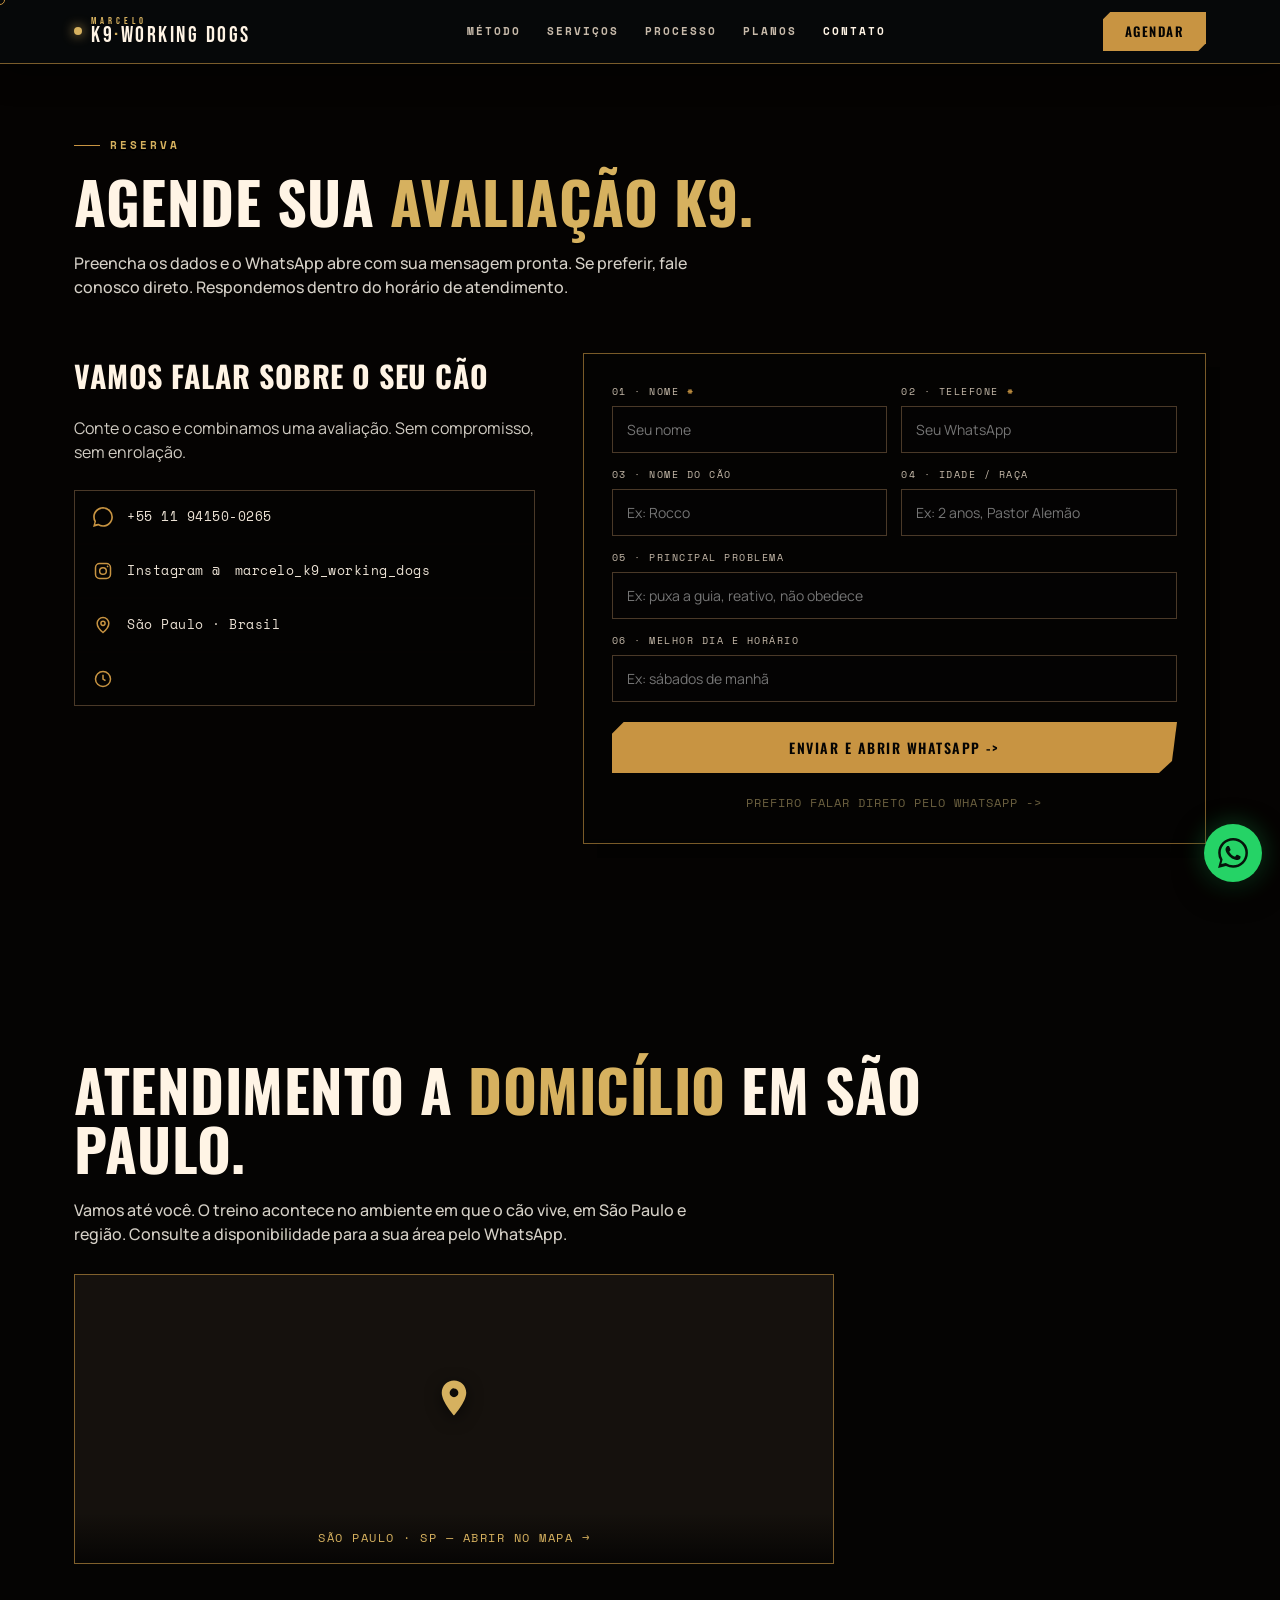
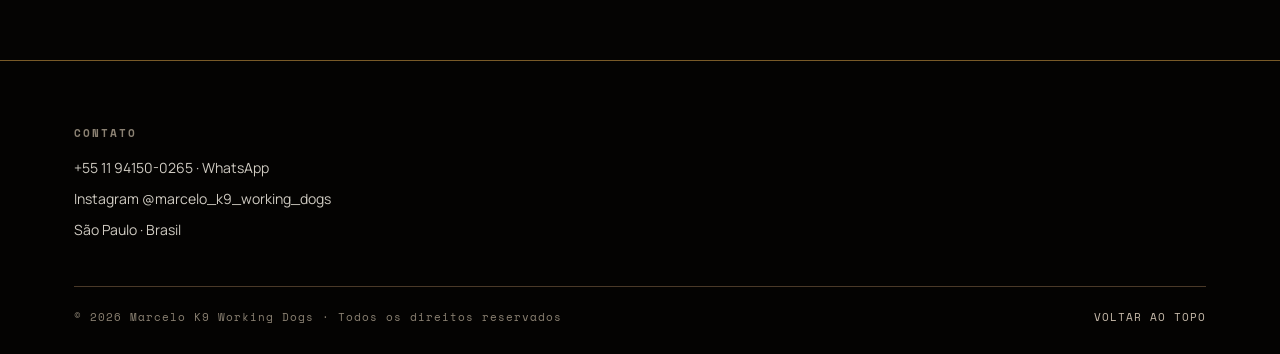
==== contato.html @ 0026c58d "Atualiza serviços e planos" ====
﻿<!DOCTYPE html>
<html lang="pt-BR" class="no-js">
<head>
<meta charset="UTF-8">
<meta name="viewport" content="width=device-width, initial-scale=1.0">
<title>Contato / Avaliação - Marcelo K9 Working Dogs</title>
<meta name="description" content="Agende sua avaliação K9. Preencha o formulário e o WhatsApp abre com sua mensagem pronta, ou fale conosco direto.">
<meta name="theme-color" content="#080A0C">
<link rel="icon" type="image/svg+xml" href="assets/img/favicon.svg">
<link rel="stylesheet" href="styles.css?v=20260629-26">
</head>
<body>

<nav class="nav" id="js-nav">
  <div class="wrap">
    <a href="index.html" class="nav-logo" data-cursor="início"><span class="dot"></span><span class="logo-words"><small class="logo-marcelo">MARCELO</small><span class="logo-name">K9<b>·</b>WORKING DOGS</span></span></a>
    <div class="nav-links">
      <a href="metodo.html">Método</a>
      <a href="servicos.html">Serviços</a>
      <a href="processo.html">Processo</a>
      <a href="planos.html">Planos</a>
      <a href="contato.html" class="active">Contato</a>
    </div>
    <a href="contato.html" class="nav-cta" data-cursor="agendar">Agendar</a>
    <button class="burger" id="js-burger" aria-label="Menu"><span></span><span></span><span></span></button>
  </div>
</nav>

<div class="mobile-menu" id="js-mobile">
  <a href="metodo.html">Método</a>
  <a href="servicos.html">Serviços</a>
  <a href="processo.html">Processo</a>
  <a href="planos.html">Planos</a>
  <a href="contato.html">Contato</a>
  <a href="contato.html" class="mm-cta">Agendar avaliação</a>
</div>

<section class="section" style="padding-top:128px">
  <div class="wrap">
    <div class="section-head">
      <span class="kicker">Reserva</span>
      <h2 class="section-title reveal">Agende sua <span class="fire">avaliação K9.</span></h2>
      <p class="section-intro reveal">Preencha os dados e o WhatsApp abre com sua mensagem pronta. Se preferir, fale conosco direto. Respondemos dentro do horário de atendimento.</p>
    </div>

    <div class="contact">
      <div class="contact-info reveal">
        <h3>Vamos falar sobre o seu cão</h3>
        <p>Conte o caso e combinamos uma avaliação. Sem compromisso, sem enrolação.</p>
        <div class="contact-list">
          <a data-wa-link data-cursor="WhatsApp">
            <svg class="ci" viewBox="0 0 24 24" fill="currentColor"><path d="M.057 24l1.687-6.163a11.867 11.867 0 01-1.587-5.946C.16 5.335 5.495 0 12.05 0a11.82 11.82 0 018.413 3.488 11.82 11.82 0 013.48 8.414c-.003 6.557-5.338 11.892-11.893 11.892a11.9 11.9 0 01-5.688-1.448L.057 24zm6.597-3.807c1.676.995 3.276 1.591 5.392 1.592 5.448 0 9.886-4.434 9.889-9.885.002-5.462-4.415-9.89-9.881-9.892-5.452 0-9.887 4.434-9.889 9.884a9.86 9.86 0 001.51 5.26l-.999 3.648 3.477-.708z"/></svg>
            <span data-wa-display>+55 00 00000-0000</span>
          </a>
          <a data-ig-link data-cursor="ver">
            <svg class="ci" viewBox="0 0 24 24" fill="none" stroke="currentColor" stroke-width="1.8"><rect x="3" y="3" width="18" height="18" rx="5"/><circle cx="12" cy="12" r="4"/><circle cx="17.5" cy="6.5" r="1" fill="currentColor" stroke="none"/></svg>
            Instagram @<span data-brand="instagram">k9training</span>
          </a>
          <div>
            <svg class="ci" viewBox="0 0 24 24" fill="none" stroke="currentColor" stroke-width="1.8"><path d="M12 21s-7-5.5-7-11a7 7 0 0114 0c0 5.5-7 11-7 11z"/><circle cx="12" cy="10" r="2.5"/></svg>
            <span data-brand="location">Sua cidade</span>
          </div>
          <div>
            <svg class="ci" viewBox="0 0 24 24" fill="none" stroke="currentColor" stroke-width="1.8"><circle cx="12" cy="12" r="9"/><path d="M12 7v5l3 2"/></svg>
          </div>
        </div>
      </div>

      <form class="form reveal" id="js-form" novalidate>
        <div class="form-row">
          <div class="field"><label>01 · Nome <b>*</b></label><input type="text" id="f-nombre" placeholder="Seu nome" autocomplete="name"></div>
          <div class="field"><label>02 · Telefone <b>*</b></label><input type="tel" id="f-tel" placeholder="Seu WhatsApp" autocomplete="tel"></div>
        </div>
        <div class="form-row">
          <div class="field"><label>03 · Nome do cão</label><input type="text" id="f-perro" placeholder="Ex: Rocco"></div>
          <div class="field"><label>04 · Idade / raça</label><input type="text" id="f-edad" placeholder="Ex: 2 anos, Pastor Alemão"></div>
        </div>
        <div class="field"><label>05 · Principal problema</label><input type="text" id="f-problema" placeholder="Ex: puxa a guia, reativo, não obedece"></div>
        <div class="field"><label>06 · Melhor dia e horário</label><input type="text" id="f-dispo" placeholder="Ex: sábados de manhã"></div>
        <p id="js-form-warn" style="display:none;color:var(--fire);font-family:'Space Mono',monospace;font-size:12px;margin-bottom:12px">Preencha pelo menos nome e telefone.</p>
        <button type="submit" class="btn btn-fire" data-cursor="enviar">Enviar e abrir WhatsApp -></button>
        <div class="form-alt"><a data-wa-link data-cursor="WhatsApp">Prefiro falar direto pelo WhatsApp -></a></div>
      </form>
    </div>
  </div>
</section>

<section class="section section-map">
  <div class="wrap">
    <div class="section-head">
      <span class="section-kicker reveal">Onde atendemos</span>
      <h2 class="section-title reveal">Atendimento a <span class="fire">domicílio</span> em São Paulo.</h2>
      <p class="section-intro reveal">Vamos até você. O treino acontece no ambiente em que o cão vive, em São Paulo e região. Consulte a disponibilidade para a sua área pelo WhatsApp.</p>
    </div>
    <a class="map-card reveal" href="https://www.google.com/maps/place/S%C3%A3o+Paulo,+SP" target="_blank" rel="noopener" data-cursor="abrir mapa" aria-label="Abrir São Paulo no Google Maps">
      <iframe
        src="https://www.google.com/maps?q=S%C3%A3o%20Paulo,%20SP,%20Brasil&z=10&output=embed"
        title="Mapa de São Paulo" loading="lazy" referrerpolicy="no-referrer-when-downgrade"
        tabindex="-1"></iframe>
      <span class="map-pin"><svg viewBox="0 0 24 24" fill="currentColor"><path d="M12 2C8.1 2 5 5.1 5 9c0 5.2 7 13 7 13s7-7.8 7-13c0-3.9-3.1-7-7-7zm0 9.5A2.5 2.5 0 1 1 12 6.5a2.5 2.5 0 0 1 0 5z"/></svg></span>
      <span class="map-cta">São Paulo · SP — abrir no mapa →</span>
    </a>
  </div>
</section>

<footer class="footer">
  <div class="wrap">
    <div class="footer-grid footer-grid-simple">
      <div class="footer-col"><h5>Contato</h5><a data-wa-link data-cursor="WhatsApp"><span data-wa-display>+55 00 00000-0000</span> · WhatsApp</a><a data-ig-link>Instagram @<span data-brand="instagram">k9training</span></a><p data-brand="location">Sua cidade</p></div>
    </div>
    <div class="footer-bottom"><span>© <span data-year>2026</span> Marcelo K9 Working Dogs · Todos os direitos reservados</span><a href="#" class="to-top" data-top>Voltar ao topo</a></div>
  </div>
</footer>

<a class="wa-float" data-wa-link data-cursor="WhatsApp" aria-label="WhatsApp">
  <svg viewBox="0 0 24 24" fill="currentColor"><path d="M.057 24l1.687-6.163a11.867 11.867 0 01-1.587-5.946C.16 5.335 5.495 0 12.05 0a11.82 11.82 0 018.413 3.488 11.82 11.82 0 013.48 8.414c-.003 6.557-5.338 11.892-11.893 11.892a11.9 11.9 0 01-5.688-1.448L.057 24zm6.597-3.807c1.676.995 3.276 1.591 5.392 1.592 5.448 0 9.886-4.434 9.889-9.885.002-5.462-4.415-9.89-9.881-9.892-5.452 0-9.887 4.434-9.889 9.884a9.86 9.86 0 001.51 5.26l-.999 3.648 3.477-.708zm11.387-5.464c-.074-.124-.272-.198-.57-.347-.297-.149-1.758-.868-2.031-.967-.272-.099-.47-.149-.669.149-.198.297-.768.967-.941 1.165-.173.198-.347.223-.644.074-.297-.149-1.255-.462-2.39-1.475-.883-.788-1.48-1.761-1.653-2.059-.173-.297-.018-.458.13-.606.134-.133.297-.347.446-.521.151-.172.2-.296.3-.495.099-.198.05-.372-.025-.521-.075-.148-.669-1.611-.916-2.206-.242-.579-.487-.501-.669-.51l-.57-.01c-.198 0-.52.074-.792.372s-1.04 1.016-1.04 2.479 1.065 2.876 1.213 3.074c.149.198 2.095 3.2 5.076 4.487.709.306 1.263.489 1.694.626.712.226 1.36.194 1.872.118.571-.085 1.758-.719 2.006-1.413.248-.695.248-1.29.173-1.414z"/></svg>
  <span class="lbl">Falar pelo WhatsApp</span>
</a>

<script src="lib/manifest.js?v=20260629-26"></script>
<script src="main.js?v=20260629-26"></script>
</body>
</html>
---- styles.css ----
/* =====================================================================
   K9 TRAINING — styles.css
   Estética: K9 grunge, urbana, forte, escura.
   Não precisa de build. Funciona abrindo o HTML direto.
   ===================================================================== */
@import url('https://fonts.googleapis.com/css2?family=Bebas+Neue&family=Oswald:wght@300;400;500;600;700&family=Manrope:wght@300;400;500;600;700;800&family=Space+Mono:wght@400;700&display=swap');

:root{
  --carbon:#050403;
  --carbon-2:#0d0a07;
  --steel:#1b1712;
  --steel-2:#15110d;
  --bone:#FFF4E5;
  --fire:#C89442;
  --fire-soft:rgba(200,148,66,0.22);
  --fire-line:rgba(200,148,66,0.6);
  --tactical:#6C603F;
  --gold:#D6B15F;
  --muted:#c7baaa;
  --dim:#8b8172;
  --line:#4a3928;
  --maxw:1180px;
  --ease:cubic-bezier(.22,.61,.36,1);
}

*{margin:0;padding:0;box-sizing:border-box;}
html{scroll-behavior:smooth;-webkit-text-size-adjust:100%;overflow-x:hidden;}
body{
  font-family:'Manrope',system-ui,sans-serif;
  background:#050403;
  color:var(--bone);
  line-height:1.5;
  -webkit-font-smoothing:antialiased;
  overflow-x:hidden;
  position:relative;
}
img{max-width:100%;display:block;}
a{color:inherit;text-decoration:none;}
ul{list-style:none;}
:focus-visible{outline:2px solid var(--fire);outline-offset:3px;}

/* Fundo global fixo */
body::before{
  content:'';position:fixed;inset:0;z-index:-2;pointer-events:none;
  background:url("assets/img/k9-global-bg.webp") center 30% / cover no-repeat;
  opacity:.65;
  filter:saturate(.45) contrast(1.08) brightness(.8);
}
body::after{
  content:'';position:fixed;inset:0;z-index:-1;pointer-events:none;
  background:rgba(5,4,3,.22);
}

.wrap{max-width:var(--maxw);margin:0 auto;padding:0 24px;width:100%;}
.mono{font-family:'Space Mono',monospace;}

/* ---------------- TIPOGRAFIA ÚTIL ---------------- */
.kicker{
  font-family:'Space Mono',monospace;font-size:11px;font-weight:700;
  letter-spacing:3px;text-transform:uppercase;color:var(--gold);
  display:inline-flex;align-items:center;gap:10px;
  text-shadow:0 2px 0 #000;
}
.kicker::before{content:'';width:26px;height:1px;background:var(--fire);}
.display{
  font-family:'Oswald',sans-serif;font-weight:700;text-transform:uppercase;
  line-height:0.96;letter-spacing:0.5px;color:var(--bone);
}
/* ---------------- NAV ---------------- */
.nav{
  position:fixed;top:0;left:0;right:0;z-index:120;height:64px;
  display:flex;align-items:center;
  background:rgba(5,4,3,0.88);backdrop-filter:blur(14px);
  border-bottom:1px solid var(--fire-line);transition:background .3s;
  box-shadow:0 10px 30px rgba(0,0,0,.45);
}
.nav .wrap{display:flex;align-items:center;justify-content:space-between;}
.nav-logo{font-family:'Bebas Neue',sans-serif;color:var(--bone);display:flex;align-items:center;gap:9px;}
.nav-logo b{color:var(--gold);font-weight:400;}
.nav-logo .dot{width:8px;height:8px;background:var(--gold);border-radius:50%;box-shadow:0 0 12px var(--gold);flex-shrink:0;}
.nav-logo .logo-words{display:flex;flex-direction:column;line-height:.92;}
.nav-logo .logo-marcelo{font-size:10px;letter-spacing:4px;color:var(--gold);}
.nav-logo .logo-name{font-size:22px;letter-spacing:2.5px;}
.nav-links{display:flex;align-items:center;gap:26px;}
.nav-links a{
  font-family:'Space Mono',monospace;font-size:11px;font-weight:700;
  letter-spacing:2px;text-transform:uppercase;color:var(--muted);transition:color .2s;
  display:flex;gap:7px;align-items:baseline;
}
.nav-links a span{color:var(--fire);font-size:9px;}
.nav-links a:hover,.nav-links a.active{color:var(--bone);}
.nav-cta{
  font-family:'Oswald',sans-serif;font-weight:600;font-size:13px;letter-spacing:1.5px;
  text-transform:uppercase;color:var(--carbon);background:var(--fire);
  padding:10px 22px;clip-path:polygon(8px 0,100% 0,100% calc(100% - 8px),calc(100% - 8px) 100%,0 100%,0 8px);
  transition:transform .15s,background .2s;
}
.nav-cta:hover{background:var(--gold);transform:translateY(-1px) rotate(-1deg);}
.burger{display:none;flex-direction:column;gap:5px;cursor:pointer;padding:6px;background:none;border:none;}
.burger span{width:24px;height:2px;background:var(--bone);transition:.3s;}

.mobile-menu{
  position:fixed;inset:64px 0 0 0;z-index:115;background:var(--carbon);
  display:none;flex-direction:column;padding:32px 24px;gap:6px;border-top:1px solid var(--line);
}
.mobile-menu.open{display:flex;}
.mobile-menu a{
  font-family:'Oswald',sans-serif;font-weight:600;font-size:30px;letter-spacing:1px;
  text-transform:uppercase;color:var(--bone);padding:16px 0;border-bottom:1px solid var(--line);
  display:flex;align-items:center;gap:14px;
}
.mobile-menu a small{font-family:'Space Mono',monospace;font-size:12px;color:var(--fire);}
.mobile-menu .mm-cta{margin-top:20px;justify-content:center;background:var(--fire);color:var(--carbon);border:none;border-radius:2px;}

/* ---------------- BOTÕES ---------------- */
.btn{
  font-family:'Oswald',sans-serif;font-weight:600;font-size:14px;letter-spacing:1.5px;
  text-transform:uppercase;display:inline-flex;align-items:center;gap:10px;
  padding:15px 28px;cursor:pointer;border:none;transition:transform .15s,background .2s,color .2s;
  clip-path:polygon(12px 0,100% 0,calc(100% - 5px) calc(100% - 12px),calc(100% - 18px) 100%,0 100%,0 12px);
  box-shadow:0 10px 0 rgba(0,0,0,.28);
}
.btn-fire{background:var(--fire);color:var(--carbon);}
.btn-fire:hover{background:var(--gold);transform:translateY(-2px) rotate(-1deg);}
.btn-ghost{background:rgba(5,4,3,.72);color:var(--bone);border:1px solid var(--fire-line);}
.btn-ghost:hover{border-color:var(--fire);color:var(--fire);}
.btn-wa{
  background:rgba(5,4,3,.72);color:#25D366;
  border:1px solid rgba(37,211,102,.45);
  box-shadow:0 10px 0 rgba(0,0,0,.28);
}
.btn-wa:hover{background:rgba(37,211,102,.12);color:#34E47A;border-color:rgba(37,211,102,.7);transform:translateY(-2px) rotate(1deg);}
.btn .ico{width:18px;height:18px;flex-shrink:0;}
/* o SVG do WhatsApp não usa a classe .ico; garante tamanho pequeno mesmo assim */
.btn-wa svg{width:16px;height:16px;flex-shrink:0;}

/* ---------------- HERO ---------------- */
.hero{
  position:relative;min-height:100vh;min-height:100svh;display:flex;align-items:flex-end;
  padding:120px 0 54px;overflow:hidden;isolation:isolate;background:var(--carbon);
}
/* tapa o fundo global atrás do hero; textura sutil para dar corpo ao preto */
.hero::before{
  content:'';position:absolute;inset:0;z-index:-1;
  background:
    radial-gradient(ellipse 70% 80% at 18% 60%, rgba(200,148,66,0.06), transparent 60%),
    repeating-linear-gradient(125deg, transparent, transparent 7px, rgba(255,255,255,0.012) 7px, rgba(255,255,255,0.012) 8px),
    var(--carbon);
}
.hero-video{
  position:absolute;inset:0;z-index:0;width:100%;height:100%;
  object-fit:cover;object-position:60% 22%;
  filter:saturate(.55) contrast(1.12) brightness(.95);
  animation:heroPan 9s linear infinite;
}
/* segue o cão: começa no alto (cão erguido) e desce quando ele abaixa */
@keyframes heroPan{
  0%   {object-position:60% 18%;}
  55%  {object-position:60% 30%;}
  80%  {object-position:62% 50%;}
  100% {object-position:62% 54%;}
}
/* PC (telas largas): vídeo vertical mostrado inteiro, ancorado à direita */
@media(min-width:761px){
  .hero-video{
    width:58%;left:auto;right:0;
    object-fit:cover;object-position:center center;
    animation:none;
    -webkit-mask-image:linear-gradient(90deg,transparent,#000 26%);
    mask-image:linear-gradient(90deg,transparent,#000 26%);
  }
}
@media(prefers-reduced-motion:reduce){
  .hero-video{animation:none;object-position:60% 30%;}
}
.hero-overlay{
  display:block;position:absolute;inset:0;z-index:1;pointer-events:none;
  background:
    linear-gradient(90deg,rgba(5,4,3,.9) 0%,rgba(5,4,3,.55) 40%,rgba(5,4,3,.15) 72%,rgba(5,4,3,.4) 100%),
    linear-gradient(0deg,rgba(5,4,3,.92) 0%,rgba(5,4,3,.2) 38%,transparent 62%);
}
.hero .wrap{position:relative;z-index:3;}
.hero-kicker{
  position:absolute;top:88px;left:50%;transform:translateX(-50%);z-index:4;
  margin:0;width:100%;max-width:var(--maxw);padding:0 24px;
}
.hero-crown{width:86px;margin:0 0 12px -4px;color:var(--gold);filter:drop-shadow(0 4px 0 #000);}
.hero-crown svg{width:100%;height:auto;display:block;}
.hero-crown path{fill:none;stroke:currentColor;stroke-width:5.5;stroke-linecap:round;stroke-linejoin:round;}
.hero h1{font-family:'Bebas Neue','Oswald',sans-serif;font-weight:400;text-transform:uppercase;
  font-size:clamp(30px,4.4vw,56px);line-height:0.96;letter-spacing:1.4px;margin-bottom:22px;
  max-width:640px;text-shadow:0 4px 0 #000, 0 0 26px rgba(0,0,0,.86);}
.hero-values{display:flex;flex-direction:column;align-items:flex-start;gap:2px;}
.hero-values span{display:flex;align-items:center;gap:.18em;}
.hero-values span::before{
  content:'✶';font-family:'Space Mono',monospace;font-size:.34em;line-height:1;color:var(--gold);
  transform:rotate(-10deg);text-shadow:0 2px 0 #000, 0 0 10px rgba(214,177,95,.42);
}
.hero h1 .fire{color:var(--gold);font-family:'Bebas Neue','Oswald',sans-serif;font-weight:400;letter-spacing:1.4px;}
/* linha que separa os valores do "Resultados" */
.hero-values .val-line{display:block;width:min(72%,340px);height:1px;
  background:linear-gradient(90deg,var(--gold),transparent);
  margin:.32em 0 .36em;opacity:.55;}
.hero-values .val-line::before{display:none;}
.hero-sub{font-size:clamp(15px,2.2vw,20px);font-weight:800;color:#fff2df;max-width:560px;
  margin-bottom:34px;border-left:4px solid var(--gold);padding-left:18px;text-shadow:0 2px 0 #000;}
.hero-cta{display:flex;flex-wrap:wrap;gap:14px;margin-bottom:30px;}
.hero-facts{display:flex;flex-wrap:wrap;gap:10px;}
.hero-fact{font-family:'Space Mono',monospace;font-size:11px;letter-spacing:1px;color:#dfd2c0;
  text-transform:uppercase;border:1px solid var(--fire-line);padding:8px 13px;display:flex;align-items:center;gap:8px;
  background:rgba(5,4,3,.74);backdrop-filter:blur(4px);}
.hero-fact::before{content:'';width:5px;height:5px;background:var(--gold);border-radius:50%;}

/* ---------------- MARQUEE ---------------- */
.marquee{background:var(--gold);overflow:hidden;border-block:1px solid #00000066;box-shadow:inset 0 8px 0 rgba(0,0,0,.12), inset 0 -8px 0 rgba(0,0,0,.12);}
.marquee.alt{background:#17120c;border-block:1px solid var(--fire-line);}
.marquee-track{display:flex;white-space:nowrap;width:max-content;animation:scroll 30s linear infinite;}
.marquee:hover .marquee-track{animation-play-state:paused;}
.marquee-track span{font-family:'Oswald',sans-serif;font-weight:600;font-size:15px;letter-spacing:2px;
  text-transform:uppercase;color:var(--carbon);padding:14px 0;display:inline-flex;align-items:center;}
.marquee.alt .marquee-track span{color:var(--bone);}
.marquee-track span::after{content:'\00B7';margin:0 26px;color:#00000055;}
.marquee.alt .marquee-track span::after{color:var(--fire);}
@keyframes scroll{to{transform:translateX(-50%);}}

/* ---------------- SEÇÃO BASE ---------------- */
.section{position:relative;padding:96px 0;}
.section::before{display:none;}
.section-head{position:relative;margin-bottom:54px;z-index:1;}
.section-head .kicker{margin-bottom:18px;}
.section-title{font-family:'Oswald',sans-serif;font-weight:700;text-transform:uppercase;
  font-size:clamp(30px,5vw,58px);line-height:1.02;letter-spacing:0.5px;max-width:880px;}
.section-title .fire{color:var(--gold);text-shadow:0 2px 0 #000;}
.section-intro{color:#d5d0c7;font-size:16px;max-width:620px;margin-top:20px;font-weight:500;}

/* ---------------- MÉTODO ---------------- */
.metodo{display:grid;grid-template-columns:1fr 300px;gap:48px;align-items:start;}
.metodo-blocks{display:grid;grid-template-columns:1fr 1fr;gap:2px;background:transparent;border:1px solid var(--fire-line);}
.mblock{background:rgba(5,4,3,.76);padding:30px 26px;position:relative;transition:background .3s,transform .2s;backdrop-filter:blur(4px);}
.mblock:hover{background:rgba(13,10,7,.88);transform:translateY(-2px) rotate(-.25deg);}
.mblock .n{font-family:'Space Mono',monospace;font-size:12px;color:var(--fire);font-weight:700;letter-spacing:1px;}
.mblock h4{font-family:'Oswald',sans-serif;font-weight:600;font-size:20px;text-transform:uppercase;
  letter-spacing:0.5px;margin:14px 0 8px;}
.mblock p{font-size:13.5px;color:#d0cbc2;font-weight:400;line-height:1.65;}
.metodo-aside{position:sticky;top:90px;background:rgba(5,4,3,.78);border:1px solid var(--fire-line);
  border-top:3px solid var(--fire);padding:28px 24px;}
.metodo-aside h5{font-family:'Bebas Neue',sans-serif;font-size:22px;letter-spacing:2px;margin-bottom:16px;color:var(--bone);}
.metodo-aside ul{display:flex;flex-direction:column;gap:12px;}
.metodo-aside li{font-family:'Space Mono',monospace;font-size:12px;letter-spacing:1px;color:var(--muted);
  text-transform:uppercase;display:flex;align-items:center;gap:10px;}
.metodo-aside li::before{content:'';width:6px;height:6px;background:var(--fire);transform:rotate(45deg);}

/* ---------------- SERVIÇOS ---------------- */
.serv-grid{display:grid;grid-template-columns:repeat(3,1fr);gap:2px;background:transparent;border:1px solid var(--fire-line);}
.serv-card{background:rgba(5,4,3,.76);padding:34px 28px;position:relative;transition:background .3s,transform .2s;
  display:flex;flex-direction:column;min-height:340px;border-top:3px solid transparent;cursor:pointer;}
.serv-card::after,.prob-card::after,.plan::after,.proc-step::after{
  display:none;
}
.serv-card:hover{background:rgba(13,10,7,.9);border-top-color:var(--gold);transform:translateY(-3px) rotate(.35deg);}
.serv-card h3{font-family:'Oswald',sans-serif;font-weight:700;font-size:25px;text-transform:uppercase;
  letter-spacing:0.5px;margin:14px 0 10px;}
.serv-price{
  border:1px solid var(--fire-line);background:rgba(16,10,4,.62);padding:12px 14px;margin:0 0 16px;
  display:flex;flex-direction:column;gap:4px;
}
.serv-price strong{font-family:'Bebas Neue',sans-serif;font-size:30px;letter-spacing:1px;color:var(--gold);line-height:1;}
.serv-price span{font-size:12.5px;color:#e1d5c7;font-weight:600;line-height:1.45;}
.serv-price-table{display:flex;flex-direction:column;gap:10px;margin:0 0 16px;}
.serv-price-row{
  border:1px solid var(--fire-line);background:rgba(16,10,4,.62);padding:12px 14px;
  display:flex;flex-direction:column;gap:4px;
}
.serv-price-row strong{order:-1;font-family:'Bebas Neue',sans-serif;font-size:30px;letter-spacing:1px;color:var(--gold);line-height:1;white-space:nowrap;}
.serv-price-row b{display:inline;font-family:'Manrope',sans-serif;font-size:12.5px;color:#e1d5c7;font-weight:800;margin-right:4px;}
.serv-price-row span{display:inline;font-size:12.5px;line-height:1.45;color:#e1d5c7;font-weight:600;}
.serv-for{font-size:13px;color:#d0cbc2;font-weight:400;margin-bottom:18px;}
.serv-for b{color:#fff0dc;font-weight:800;}
.serv-inc{display:flex;flex-wrap:wrap;gap:6px;margin-bottom:22px;}
.serv-inc span{font-family:'Space Mono',monospace;font-size:10px;letter-spacing:0.5px;color:var(--muted);
  border:1px solid var(--line);padding:5px 9px;text-transform:uppercase;}
.serv-note{font-size:12px;color:var(--tactical);font-style:italic;margin-bottom:18px;font-weight:500;}
.serv-detail{
  max-height:0;opacity:0;overflow:hidden;transition:max-height .35s var(--ease),opacity .25s;
  border-top:1px solid transparent;margin-top:0;
}
.serv-card.open .serv-detail{
  max-height:560px;opacity:1;border-top-color:var(--fire-line);margin-top:2px;padding-top:18px;
}
.serv-detail-text{font-size:13px;line-height:1.65;color:#e0d7ca;font-weight:500;margin-bottom:14px;}
.serv-detail ul{display:flex;flex-direction:column;gap:8px;margin-bottom:18px;}
.serv-detail li{font-family:'Manrope',sans-serif;font-size:12.8px;color:#d0cbc2;display:flex;gap:9px;line-height:1.45;}
.serv-detail li::before{content:'✶';font-family:'Space Mono',monospace;font-size:10px;color:var(--gold);margin-top:1px;flex-shrink:0;}
.serv-more{
  font-family:'Space Mono',monospace;font-size:10px;letter-spacing:1px;text-transform:uppercase;color:var(--gold);
  display:inline-flex;margin:0 0 18px;align-items:center;gap:8px;
}
.serv-more::after{content:'+';font-size:14px;line-height:1;color:var(--fire);}
.serv-card.open .serv-more::after{content:'-';}
.serv-actions{margin-top:auto;display:flex;flex-direction:column;gap:10px;}
.serv-card .btn{width:100%;justify-content:center;font-size:12.5px;padding:13px;}
.serv-video{gap:8px;}
.serv-video svg{width:15px;height:15px;flex-shrink:0;}

/* Lightbox de vídeo dos serviços */
.vbox{position:fixed;inset:0;z-index:120;display:none;align-items:center;justify-content:center;padding:24px;}
.vbox.open{display:flex;}
body.vbox-lock{overflow:hidden;}
.vbox-backdrop{position:absolute;inset:0;background:rgba(2,2,2,.86);backdrop-filter:blur(6px);cursor:pointer;}
.vbox-inner{position:relative;z-index:1;width:100%;max-width:920px;background:rgba(5,4,3,.96);
  border:1px solid var(--fire-line);border-top:3px solid var(--gold);padding:18px;box-shadow:0 26px 60px rgba(0,0,0,.6);}
.vbox-title{font-family:'Oswald',sans-serif;font-weight:700;text-transform:uppercase;letter-spacing:.5px;
  font-size:18px;color:var(--bone);margin:0 40px 14px 2px;}
.vbox-close{position:absolute;top:10px;right:12px;width:38px;height:38px;border:none;background:transparent;
  color:var(--gold);font-size:30px;line-height:1;cursor:pointer;transition:color .2s,transform .15s;}
.vbox-close:hover{color:var(--fire);transform:scale(1.1);}
.vbox-stage{position:relative;aspect-ratio:16/9;background:#000;border:1px solid var(--line);}
.vbox-video{width:100%;height:100%;object-fit:contain;display:block;background:#000;}
.vbox-soon{position:absolute;inset:0;display:none;flex-direction:column;align-items:center;justify-content:center;gap:12px;
  color:var(--muted);font-family:'Space Mono',monospace;font-size:12px;letter-spacing:1px;text-transform:uppercase;}
.vbox-soon svg{width:42px;height:42px;color:var(--gold);opacity:.7;}
.vbox.no-video .vbox-video{visibility:hidden;}
.vbox.no-video .vbox-soon{display:flex;}
.vbox-tabs{display:flex;flex-wrap:wrap;gap:8px;margin-top:14px;}
.vbox-tab{font-family:'Space Mono',monospace;font-size:11px;letter-spacing:1px;text-transform:uppercase;
  color:var(--muted);background:rgba(5,4,3,.72);border:1px solid var(--line);padding:9px 16px;cursor:pointer;
  transition:color .2s,border-color .2s,background .2s;}
.vbox-tab:hover{color:var(--bone);border-color:var(--fire-line);}
.vbox-tab.active{color:var(--carbon);background:var(--fire);border-color:var(--fire);}
.home-serv-grid{
  gap:28px;border:0;background:transparent;max-width:1040px;margin:0 auto;
}
.home-serv-grid .serv-card{
  min-height:235px;padding:24px 24px;background:rgba(2,2,2,.86);
  border:1px solid rgba(200,148,66,.36);border-top:1px solid rgba(200,148,66,.5);
}
.home-serv-grid .serv-card.reveal{
  opacity:0;transform:translateX(-62px);
  transition:opacity 1.65s var(--ease),transform 1.65s var(--ease);
}
.home-serv-grid .serv-card:nth-child(even).reveal{transform:translateX(62px);}
.home-serv-grid .serv-card.reveal.in,
.home-serv-grid .serv-card.reveal.force{opacity:1;transform:none;}
.home-serv-grid .serv-card:hover{background:rgba(3,3,3,.94);}
.home-serv-grid .serv-card h3{font-size:23px;margin:4px 0 10px;}
.home-serv-grid .serv-for{font-size:13px;line-height:1.55;margin-bottom:18px;}
.home-serv-grid .btn{padding:11px 18px;font-size:12px;box-shadow:0 7px 0 rgba(0,0,0,.26);}

/* ---------------- PROBLEMAS ---------------- */
.prob-grid{display:grid;grid-template-columns:repeat(auto-fill,minmax(220px,1fr));gap:2px;background:transparent;border:1px solid var(--fire-line);}
.prob-card{background:rgba(5,4,3,.76);padding:24px 22px;transition:background .3s,transform .2s;display:flex;flex-direction:column;gap:12px;position:relative;overflow:hidden;}
.prob-card:hover{background:rgba(13,10,7,.9);transform:translateY(-2px);}
.prob-card h4{font-family:'Oswald',sans-serif;font-weight:600;font-size:18px;text-transform:uppercase;letter-spacing:0.5px;display:flex;align-items:center;gap:10px;}
.prob-card h4::before{content:'';width:7px;height:18px;background:var(--fire);flex-shrink:0;}
.prob-card p{font-size:13px;color:#d0cbc2;font-weight:400;line-height:1.6;flex:1;}
.prob-card a{font-family:'Space Mono',monospace;font-size:11px;letter-spacing:1px;color:var(--fire);
  text-transform:uppercase;display:inline-flex;align-items:center;gap:6px;}
.prob-card a::after{content:'→';transition:transform .2s;}
.prob-card a:hover::after{transform:translateX(4px);}

/* ---------------- PROCESSO ---------------- */
.proc{display:grid;grid-template-columns:repeat(4,1fr);gap:2px;background:transparent;border:1px solid var(--fire-line);}
.proc-step{background:rgba(5,4,3,.76);padding:34px 26px;position:relative;transition:background .3s,transform .2s;overflow:hidden;}
.proc-step:hover{background:rgba(13,10,7,.9);transform:translateY(-2px);}
.proc-step .pn{display:none;}
.proc-step h4{font-family:'Oswald',sans-serif;font-weight:600;font-size:20px;text-transform:uppercase;
  letter-spacing:0.5px;margin:12px 0 10px;}
.proc-step p{font-size:13.5px;color:#d0cbc2;font-weight:400;line-height:1.65;}
.proc-step::before{display:none;}
.proc-step:last-child::before{display:none;}

/* ---------------- GALERIA ---------------- */
.gallery-carousel{position:relative;width:100%;padding:0 clamp(18px,5vw,72px) 34px;}
.gallery-viewport{
  overflow-x:auto;overflow-y:hidden;scroll-snap-type:x mandatory;scroll-behavior:smooth;
  scrollbar-width:none;cursor:grab;touch-action:pan-x pan-y;overscroll-behavior-x:contain;
}
.gallery-viewport::-webkit-scrollbar{display:none;}
.gallery-viewport.dragging{cursor:grabbing;scroll-behavior:auto;}
.gallery-track{display:flex;gap:12px;width:max-content;padding:2px 0;}
.gal-item{
  width:clamp(220px,26vw,320px);height:clamp(390px,46vw,560px);flex-shrink:0;
  position:relative;background:var(--steel-2);overflow:hidden;scroll-snap-align:center;border:1px solid rgba(199,161,90,.18);
}
.gal-item img{width:100%;height:100%;object-fit:cover;filter:grayscale(0.3) contrast(1.05);transition:filter .4s,transform .5s;}
.gal-item:hover img{filter:grayscale(0) contrast(1.1);transform:scale(1.04);}
.gal-ph{position:absolute;inset:0;display:flex;flex-direction:column;align-items:center;justify-content:center;gap:10px;
  background:rgba(5,4,3,.68);}
.gal-ph svg{width:40px;height:40px;opacity:.4;}
.gal-ph span{font-family:'Space Mono',monospace;font-size:10px;letter-spacing:1px;color:var(--dim);text-transform:uppercase;}
.gal-cap{position:absolute;left:0;right:0;bottom:0;padding:14px;background:linear-gradient(transparent,rgba(8,10,12,.9));
  font-family:'Space Mono',monospace;font-size:10px;letter-spacing:1px;color:var(--bone);text-transform:uppercase;
  opacity:0;transition:opacity .3s;}
.gal-item:hover .gal-cap{opacity:1;}
.gal-item[data-has-video="1"]{cursor:pointer;}
/* vídeo na pasarela */
.gal-video{position:absolute;inset:0;width:100%;height:100%;object-fit:cover;z-index:2;
  opacity:0;pointer-events:none;transition:opacity .35s;background:var(--carbon);}
.gal-item.playing .gal-video{opacity:1;pointer-events:auto;}
.gal-item.playing img{opacity:0;}
.gal-item.playing .gal-cap{opacity:0;}
/* botão play sobre o poster */
.gal-play{position:absolute;inset:0;z-index:3;margin:auto;width:62px;height:62px;border:none;border-radius:50%;
  background:rgba(200,148,66,.92);color:var(--carbon);display:grid;place-items:center;cursor:pointer;
  box-shadow:0 8px 24px rgba(0,0,0,.5);transition:transform .18s,background .2s,opacity .25s;}
.gal-play svg{width:26px;height:26px;margin-left:3px;}
.gal-item:hover .gal-play{transform:scale(1.08);background:var(--gold);}
.gal-item.playing .gal-play{opacity:0;pointer-events:none;}
.gal-item[data-has-video="0"] .gal-play{display:none;}
/* indicador "vídeo" no canto */
.gal-badge{position:absolute;top:12px;left:12px;z-index:3;
  font-family:'Space Mono',monospace;font-size:9px;letter-spacing:1px;text-transform:uppercase;
  color:var(--bone);background:rgba(5,4,3,.7);padding:4px 9px;border:1px solid var(--fire-line);
  display:flex;align-items:center;gap:5px;transition:opacity .25s;}
.gal-badge svg{width:8px;height:8px;fill:var(--gold);}
.gal-item.playing .gal-badge{opacity:0;}
.gallery-btn{
  position:absolute;top:calc(50% - 28px);z-index:3;width:52px;height:52px;border:1px solid var(--fire-line);
  border-radius:50%;background:rgba(8,10,12,.78);color:var(--bone);display:grid;place-items:center;
  cursor:pointer;backdrop-filter:blur(12px);transition:background .2s,border-color .2s,transform .15s,opacity .2s;
}
.gallery-btn:hover{background:var(--fire);border-color:var(--fire);color:var(--carbon);transform:translateY(-1px);}
.gallery-btn:disabled{opacity:.28;cursor:default;transform:none;background:rgba(8,10,12,.55);color:var(--muted);}
.gallery-btn svg{width:25px;height:25px;fill:none;stroke:currentColor;stroke-width:2.3;stroke-linecap:round;stroke-linejoin:round;}
.gallery-prev{left:18px;}
.gallery-next{right:18px;}
.gallery-dots{display:flex;align-items:center;justify-content:center;gap:8px;margin-top:18px;}
.gallery-dots button{
  width:8px;height:8px;border-radius:999px;border:0;background:var(--dim);cursor:pointer;
  transition:width .2s,background .2s;
}
.gallery-dots button.active{width:28px;background:var(--fire);}

/* ---------------- PLANOS ---------------- */
.plans{display:grid;grid-template-columns:repeat(3,1fr);gap:2px;background:transparent;border:1px solid var(--fire-line);}
.plan{background:rgba(5,4,3,.76);padding:32px 24px;display:flex;flex-direction:column;transition:background .3s,transform .2s;position:relative;overflow:hidden;}
.plan:hover{background:rgba(13,10,7,.9);transform:translateY(-2px);}
/* Todas as tarjetas iguais (sem destaque). Entram pelos lados, com leve atraso escalonado.
   O estado de repouso fica na POSIÇÃO FINAL (só invisível): assim o IntersectionObserver
   mede a posição real e as tarjetas das pontas não ficam fora da viewport sem nunca aparecer.
   O deslize lateral acontece só durante a animação, ao ganhar .in. */
.plans .plan.reveal{opacity:0;transform:none;}
.plans .plan.reveal.in,
.plans .plan.reveal.force{opacity:1;transform:none;}
.plans .plan:nth-child(1).reveal.in{animation:planInLeft 1.1s var(--ease) both;animation-delay:0s;}
.plans .plan:nth-child(2).reveal.in{animation:planInLeft 1.1s var(--ease) both;animation-delay:.14s;}
.plans .plan:nth-child(3).reveal.in{animation:planInRight 1.1s var(--ease) both;animation-delay:.28s;}
.plans .plan:nth-child(4).reveal.in{animation:planInRight 1.1s var(--ease) both;animation-delay:.42s;}
@keyframes planInLeft{from{opacity:0;transform:translateX(-80px);}to{opacity:1;transform:none;}}
@keyframes planInRight{from{opacity:0;transform:translateX(80px);}to{opacity:1;transform:none;}}
.plan h3{font-family:'Oswald',sans-serif;font-weight:700;font-size:22px;text-transform:uppercase;letter-spacing:0.5px;margin-bottom:6px;}
.plan .sum{font-size:14px;color:#ebe1d4;margin-bottom:6px;}
.plan .ideal{font-size:13px;color:#d0cbc2;font-weight:400;margin-bottom:20px;flex:1;}
.plan .price{font-family:'Space Mono',monospace;font-size:13px;letter-spacing:1px;color:var(--gold);text-transform:uppercase;margin-bottom:18px;}
.plan-price,.plan-price-table{margin-bottom:20px;}
.plan .serv-price,.plan .serv-price-row{background:rgba(16,10,4,.74);}
.plan .btn{width:100%;justify-content:center;font-size:12.5px;padding:13px;}

/* ---------------- CONTATO / FORM ---------------- */
.contact{display:grid;grid-template-columns:0.85fr 1.15fr;gap:48px;align-items:start;}
.contact-info h3{font-family:'Oswald',sans-serif;font-weight:700;font-size:30px;text-transform:uppercase;letter-spacing:0.5px;margin-bottom:18px;}
.contact-info p{color:#d0cbc2;font-weight:400;margin-bottom:26px;}
.contact-list{display:flex;flex-direction:column;gap:2px;background:transparent;border:1px solid var(--line);}
.contact-list a,.contact-list div{background:rgba(5,4,3,.76);padding:16px 18px;display:flex;align-items:center;gap:14px;
  font-family:'Space Mono',monospace;font-size:12.5px;letter-spacing:0.5px;color:#ebe1d4;transition:background .25s,color .2s;}
.contact-list a:hover{background:rgba(13,10,7,.9);color:var(--fire);}
.contact-list .ci{width:20px;height:20px;color:var(--fire);flex-shrink:0;}
.form{background:rgba(5,4,3,.78);border:1px solid var(--fire-line);padding:30px 28px;box-shadow:14px 14px 0 rgba(0,0,0,.25);backdrop-filter:blur(4px);}
.form-row{display:grid;grid-template-columns:1fr 1fr;gap:14px;}
.field{display:flex;flex-direction:column;gap:7px;margin-bottom:14px;}
.field label{font-family:'Space Mono',monospace;font-size:10px;letter-spacing:1.5px;text-transform:uppercase;color:var(--muted);display:flex;gap:8px;}
.field label b{color:var(--fire);font-weight:700;}
.field input,.field textarea{background:rgba(5,4,3,.72);border:1px solid var(--line);color:var(--bone);
  font-family:'Manrope',sans-serif;font-size:14px;padding:13px 14px;transition:border-color .2s;}
.field input:focus,.field textarea:focus{outline:none;border-color:var(--fire);}
.field textarea{resize:vertical;min-height:84px;}
.form .btn{width:100%;justify-content:center;margin-top:6px;}
.form-alt{text-align:center;margin-top:16px;}
.form-alt a{font-family:'Space Mono',monospace;font-size:12px;letter-spacing:1px;color:var(--tactical);text-transform:uppercase;}
.form-alt a:hover{color:var(--fire);}

/* ---------------- FOOTER ---------------- */
.footer{border-top:1px solid var(--fire-line);padding:64px 0 28px;background:rgba(5,4,3,.78);}
.footer-grid{display:grid;grid-template-columns:1.4fr 1fr 1fr;gap:40px;margin-bottom:44px;}
.footer-grid-simple{grid-template-columns:1fr;margin-bottom:36px;}
.footer-brand .big{font-family:'Bebas Neue',sans-serif;font-size:clamp(48px,8vw,82px);line-height:0.85;letter-spacing:3px;color:var(--bone);}
.footer-brand .big b{color:var(--fire);font-weight:400;}
.footer-brand p{font-family:'Space Mono',monospace;font-size:12px;letter-spacing:1px;color:var(--muted);margin-top:14px;text-transform:uppercase;}
.footer-col h5{font-family:'Space Mono',monospace;font-size:11px;letter-spacing:2px;text-transform:uppercase;color:var(--dim);margin-bottom:16px;}
.footer-col a,.footer-col p{display:block;font-size:14px;color:#d0cbc2;margin-bottom:10px;font-weight:400;transition:color .2s;}
.footer-col a:hover{color:var(--fire);}
.footer-bottom{border-top:1px solid var(--line);padding-top:22px;display:flex;justify-content:space-between;align-items:center;flex-wrap:wrap;gap:14px;}
.footer-bottom span{font-family:'Space Mono',monospace;font-size:11px;color:var(--dim);letter-spacing:1px;}
.to-top{font-family:'Space Mono',monospace;font-size:11px;letter-spacing:1px;color:var(--muted);text-transform:uppercase;display:flex;align-items:center;gap:8px;}
.to-top:hover{color:var(--fire);}

/* ---------------- WHATSAPP FLUTUANTE ---------------- */
.wa-float{position:fixed;right:18px;bottom:18px;z-index:130;display:flex;align-items:center;gap:0;
  background:#25D366;color:#06140b;border-radius:50px;padding:0;height:58px;overflow:hidden;
  box-shadow:0 8px 30px rgba(0,0,0,.5), 0 0 26px rgba(37,211,102,.34);transition:padding .3s,background .2s,transform .15s;}
.wa-float:hover{background:#34E47A;transform:translateY(-2px);}
.wa-float svg{width:30px;height:30px;margin:14px;flex-shrink:0;}
.wa-float .lbl{font-family:'Oswald',sans-serif;font-weight:600;font-size:14px;letter-spacing:1px;text-transform:uppercase;
  max-width:0;opacity:0;white-space:nowrap;transition:max-width .35s,opacity .3s,padding .3s;}
.wa-float:hover .lbl{max-width:220px;opacity:1;padding-right:22px;}

/* ---------------- SPLASH ---------------- */
.splash{position:fixed;inset:0;z-index:200;background:var(--carbon);display:flex;flex-direction:column;
  align-items:center;justify-content:center;gap:26px;transition:opacity .6s,visibility .6s;}
.splash.hide{opacity:0;visibility:hidden;}
.splash-logo{font-family:'Bebas Neue',sans-serif;color:var(--bone);
  display:flex;flex-direction:column;align-items:center;line-height:.9;text-align:center;
  opacity:0;transform:translateY(14px);animation:splashIn .8s var(--ease) .15s forwards;}
.splash-logo .logo-marcelo{font-size:clamp(20px,4.5vw,40px);letter-spacing:8px;color:var(--gold);}
.splash-logo .logo-name{font-size:clamp(40px,9vw,92px);letter-spacing:6px;}
.splash-logo b{color:var(--fire);font-weight:400;}
.splash-sub{font-family:'Space Mono',monospace;font-size:11px;letter-spacing:4px;text-transform:uppercase;color:var(--muted);
  opacity:0;animation:splashIn .8s var(--ease) .45s forwards;}
.splash-bar{width:min(280px,60vw);height:2px;background:var(--line);overflow:hidden;position:relative;}
.splash-bar i{position:absolute;inset:0;background:var(--fire);transform-origin:left;transform:scaleX(0);
  animation:loadBar 1.8s var(--ease) .3s forwards;}
@keyframes splashIn{to{opacity:1;transform:translateY(0);}}
@keyframes loadBar{to{transform:scaleX(1);}}

/* ---------------- REVEAL (com segurança) ---------------- */
.reveal{opacity:0;transform:translateY(38px);transition:opacity 1.25s var(--ease),transform 1.25s var(--ease);}
.reveal.in,.reveal.force{opacity:1;transform:none;}
/* Se o JS não rodar, o conteúdo aparece mesmo assim. */
.no-js .reveal{opacity:1;transform:none;}

/* ---------------- CURSOR PERSONALIZADO ---------------- */
.cursor-dot,.cursor-label{display:none;}
@media(hover:hover) and (pointer:fine){
  .has-cursor{cursor:none;}
  .cursor-dot{display:block;position:fixed;top:0;left:0;width:10px;height:10px;border:1.5px solid var(--fire);border-radius:50%;
    transform:translate(-50%,-50%);pointer-events:none;z-index:300;transition:width .2s,height .2s,background .2s;}
  .cursor-dot.big{width:46px;height:46px;background:var(--fire-soft);}
  .cursor-label{display:block;position:fixed;top:0;left:0;font-family:'Space Mono',monospace;font-size:10px;font-weight:700;
    letter-spacing:1px;text-transform:uppercase;color:var(--carbon);background:var(--fire);padding:4px 9px;
    transform:translate(14px,14px);pointer-events:none;z-index:300;opacity:0;transition:opacity .2s;white-space:nowrap;}
  .cursor-label.show{opacity:1;}
}

/* ---------------- RESPONSIVE ---------------- */
@media(max-width:1024px){
  .serv-grid,.plans,.proc{grid-template-columns:repeat(2,1fr);}
  .metodo{grid-template-columns:1fr;}
  .metodo-aside{position:static;}
}
@media(max-width:768px){
  body::before{
    background-size:auto 100svh;
    background-position:center 18px;
  }
  .nav-links,.nav-cta{display:none;}
  .burger{display:flex;}
  .section{padding:64px 0;}
  .metodo-blocks{grid-template-columns:1fr;}
  .serv-grid,.plans,.proc{grid-template-columns:1fr;}
  .home-serv-grid{gap:24px;}
  .home-serv-grid .serv-card{min-height:190px;padding:22px 22px;}
  .home-serv-grid .serv-card h3{font-size:24px;margin-top:0;}
  .home-serv-grid .serv-for{margin-bottom:16px;}
  .contact{grid-template-columns:1fr;gap:32px;}
  .form-row{grid-template-columns:1fr;}
  .footer-grid{grid-template-columns:1fr;gap:28px;}
  .hero{align-items:flex-end;padding-bottom:42px;}
  .hero-overlay{background:
    linear-gradient(180deg, rgba(5,4,3,.38) 0%, rgba(5,4,3,.58) 44%, rgba(5,4,3,.88) 100%),
    linear-gradient(90deg, rgba(5,4,3,.68) 0%, rgba(5,4,3,.34) 52%, rgba(5,4,3,.68) 100%);}
  .hero-crown{width:64px;margin-bottom:10px;}
  .hero h1{font-size:clamp(28px,7.8vw,38px);max-width:330px;line-height:.98;}
  .hero-sub{max-width:340px;}
  .gallery-carousel{padding:0 18px 30px;}
  .gallery-track{gap:10px;}
  .gallery-btn{top:auto;bottom:0;width:44px;height:44px;}
  .gallery-prev{left:24px;}
  .gallery-next{right:24px;}
  .gallery-dots{min-height:44px;margin-top:16px;padding:0 58px;}
  .gal-item{width:min(74vw,300px);height:min(132vw,534px);}
  .has-cursor{cursor:auto;}
  .cursor-dot,.cursor-label{display:none !important;}
}
@media(prefers-reduced-motion:reduce){
  *{animation-duration:.001s !important;transition-duration:.001s !important;}
  .marquee-track,.gallery-track{animation:none;}
  .reveal{opacity:1;transform:none;}
  .plans .plan.reveal{opacity:1;transform:none;animation:none;}
}

/* ===== ÁREA DE ATENDIMENTO (mapa) ===== */
.section-map .section-head{margin-bottom:28px;}
.map-card{
  display:block;position:relative;width:100%;max-width:760px;overflow:hidden;
  border:1px solid var(--fire-line);background:var(--steel-2);
  aspect-ratio:21/8;min-height:0;text-decoration:none;
  transition:border-color .3s, transform .4s;
}
.map-card:hover{border-color:var(--gold);transform:translateY(-3px);}
.map-card iframe{
  position:absolute;inset:0;width:100%;height:100%;border:0;
  filter:grayscale(1) invert(.92) hue-rotate(180deg) brightness(.9) contrast(.9);
  pointer-events:none;
}
.map-card:hover iframe{filter:grayscale(.4) invert(.92) hue-rotate(180deg) brightness(.95) contrast(.95);}
.map-pin{
  position:absolute;top:50%;left:50%;transform:translate(-50%,-100%);z-index:2;
  width:42px;height:42px;color:var(--gold);
  filter:drop-shadow(0 4px 8px rgba(0,0,0,.6));pointer-events:none;
  animation:mapPin 2.4s ease-in-out infinite;
}
.map-pin svg{width:100%;height:100%;}
@keyframes mapPin{0%,100%{transform:translate(-50%,-100%);}50%{transform:translate(-50%,-118%);}}
.map-cta{
  position:absolute;left:0;right:0;bottom:0;z-index:2;
  padding:16px 20px;background:linear-gradient(transparent,rgba(5,4,3,.92));
  font-family:'Space Mono',monospace;font-size:12px;letter-spacing:1.5px;
  text-transform:uppercase;color:var(--gold);text-align:center;
}
@media(max-width:680px){
  .map-card{aspect-ratio:3/2;min-height:0;}
  .map-cta{font-size:11px;padding:14px;}
}

/* ===== BOTÃO INSTAGRAM (abaixo da galeria) ===== */
.ig-cta-wrap{display:flex;justify-content:center;margin-top:34px;}
.ig-cta{
  display:inline-flex;align-items:center;gap:12px;text-decoration:none;
  padding:14px 26px;border:1px solid var(--fire-line);background:rgba(214,177,95,0.04);
  font-family:'Space Mono',monospace;font-size:13px;letter-spacing:1px;
  text-transform:uppercase;color:var(--gold);
  transition:all .3s var(--ease,ease);
}
.ig-cta svg{width:20px;height:20px;flex-shrink:0;transition:transform .3s;}
.ig-cta .ig-arrow{transition:transform .3s;}
.ig-cta:hover{
  border-color:var(--gold);background:rgba(214,177,95,0.1);
  transform:translateY(-2px);box-shadow:0 8px 24px rgba(0,0,0,.4);
}
.ig-cta:hover svg{transform:scale(1.1);}
.ig-cta:hover .ig-arrow{transform:translateX(4px);}
@media(max-width:680px){
  .ig-cta{font-size:12px;padding:13px 20px;gap:10px;text-align:center;}
  .ig-cta span:not(.ig-arrow){line-height:1.3;}
}
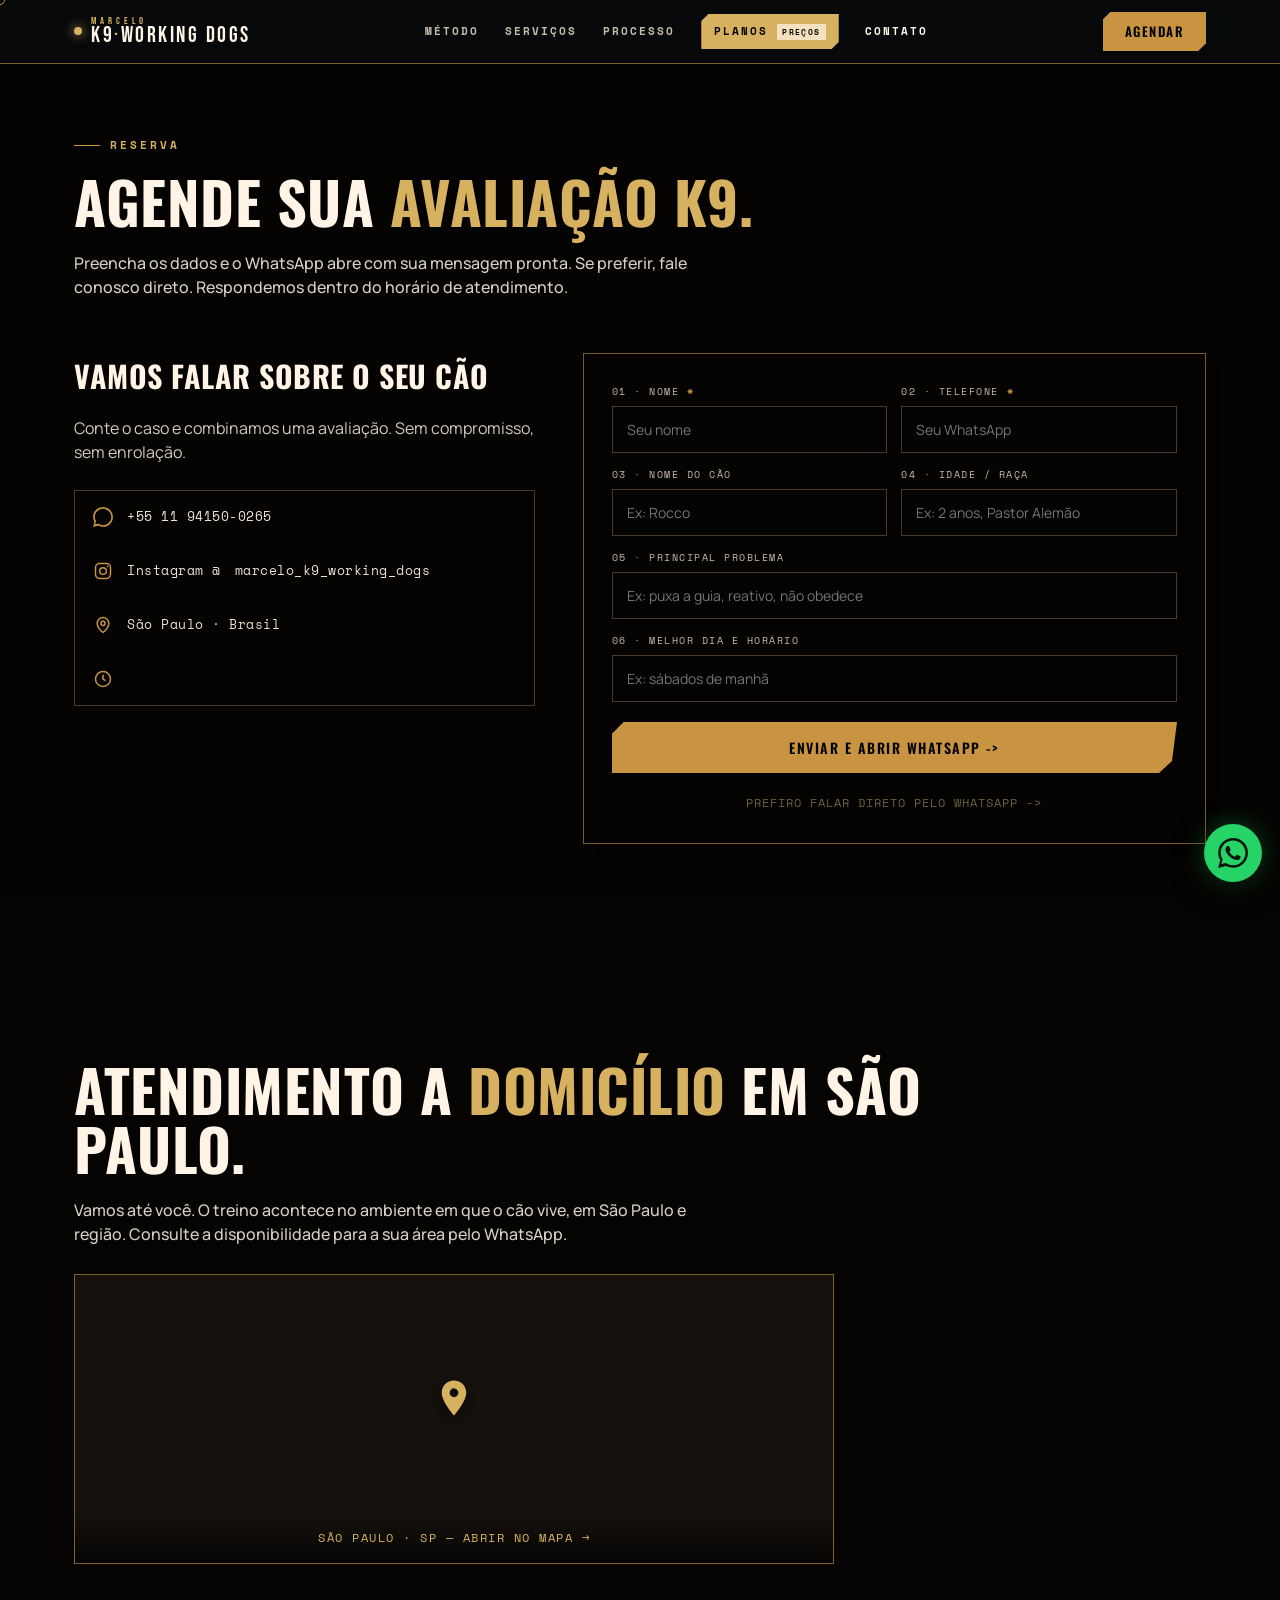
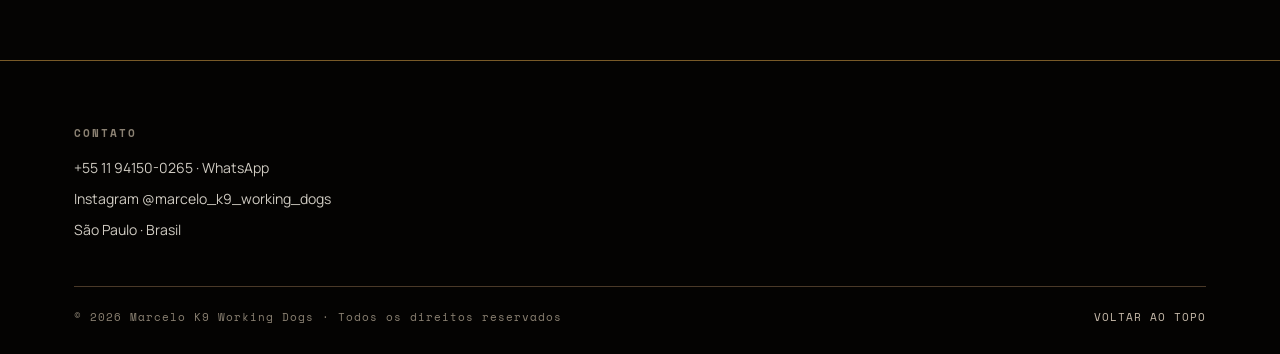
==== commit d34b9bc1: "PLANOS INICIO Y FINAL" ====
--- a/contato.html
+++ b/contato.html
@@ -7,7 +7,7 @@
 <meta name="description" content="Agende sua avaliação K9. Preencha o formulário e o WhatsApp abre com sua mensagem pronta, ou fale conosco direto.">
 <meta name="theme-color" content="#080A0C">
 <link rel="icon" type="image/svg+xml" href="assets/img/favicon.svg">
-<link rel="stylesheet" href="styles.css?v=20260629-26">
+<link rel="stylesheet" href="styles.css?v=20260630-06">
 </head>
 <body>
 
@@ -117,8 +117,8 @@
   <span class="lbl">Falar pelo WhatsApp</span>
 </a>
 
-<script src="lib/manifest.js?v=20260629-26"></script>
-<script src="main.js?v=20260629-26"></script>
+<script src="lib/manifest.js?v=20260630-06"></script>
+<script src="main.js?v=20260630-06"></script>
 </body>
 </html>
 
--- a/styles.css
+++ b/styles.css
@@ -89,6 +89,16 @@
 }
 .nav-links a span{color:var(--fire);font-size:9px;}
 .nav-links a:hover,.nav-links a.active{color:var(--bone);}
+.nav-links a[href="planos.html"]{
+  color:var(--carbon);background:var(--gold);padding:9px 13px;
+  clip-path:polygon(7px 0,100% 0,100% calc(100% - 7px),calc(100% - 7px) 100%,0 100%,0 7px);
+  box-shadow:0 0 18px rgba(214,177,95,.28),0 6px 0 rgba(0,0,0,.24);
+}
+.nav-links a[href="planos.html"]::after{
+  content:'preços';font-size:8px;letter-spacing:1.4px;color:var(--carbon);
+  background:rgba(255,244,229,.72);padding:2px 5px;margin-left:2px;
+}
+.nav-links a[href="planos.html"]:hover,.nav-links a[href="planos.html"].active{color:var(--carbon);background:var(--fire);}
 .nav-cta{
   font-family:'Oswald',sans-serif;font-weight:600;font-size:13px;letter-spacing:1.5px;
   text-transform:uppercase;color:var(--carbon);background:var(--fire);
@@ -110,7 +120,19 @@
   display:flex;align-items:center;gap:14px;
 }
 .mobile-menu a small{font-family:'Space Mono',monospace;font-size:12px;color:var(--fire);}
-.mobile-menu .mm-cta{margin-top:20px;justify-content:center;background:var(--fire);color:var(--carbon);border:none;border-radius:2px;}
+.mobile-menu a[href="planos.html"]{
+  margin:10px 0;background:var(--gold);color:var(--carbon);border-bottom:0;
+  justify-content:center;box-shadow:0 10px 0 rgba(0,0,0,.28);
+  clip-path:polygon(12px 0,100% 0,calc(100% - 6px) calc(100% - 12px),calc(100% - 18px) 100%,0 100%,0 12px);
+}
+.mobile-menu a[href="planos.html"]::after{
+  content:'preços';font-family:'Space Mono',monospace;font-size:10px;letter-spacing:1.4px;
+  background:rgba(5,4,3,.18);padding:4px 7px;color:var(--carbon);
+}
+.mobile-menu .mm-cta{
+  margin-top:14px;justify-content:center;background:rgba(5,4,3,.62);color:var(--muted);
+  border:1px solid var(--line);border-radius:0;font-size:18px;padding:12px 0;box-shadow:none;
+}
 
 /* ---------------- BOTÕES ---------------- */
 .btn{
@@ -205,6 +227,7 @@
 .hero-sub{font-size:clamp(15px,2.2vw,20px);font-weight:800;color:#fff2df;max-width:560px;
   margin-bottom:34px;border-left:4px solid var(--gold);padding-left:18px;text-shadow:0 2px 0 #000;}
 .hero-cta{display:flex;flex-wrap:wrap;gap:14px;margin-bottom:30px;}
+.hero-plan-btn{box-shadow:0 10px 0 rgba(0,0,0,.28),0 0 20px rgba(214,177,95,.2);}
 .hero-facts{display:flex;flex-wrap:wrap;gap:10px;}
 .hero-fact{font-family:'Space Mono',monospace;font-size:11px;letter-spacing:1px;color:#dfd2c0;
   text-transform:uppercase;border:1px solid var(--fire-line);padding:8px 13px;display:flex;align-items:center;gap:8px;
@@ -328,7 +351,8 @@
 .vbox-tab:hover{color:var(--bone);border-color:var(--fire-line);}
 .vbox-tab.active{color:var(--carbon);background:var(--fire);border-color:var(--fire);}
 .home-serv-grid{
-  gap:28px;border:0;background:transparent;max-width:1040px;margin:0 auto;
+  grid-template-columns:repeat(4,minmax(0,1fr));
+  gap:28px;border:0;background:transparent;max-width:1180px;margin:0 auto;
 }
 .home-serv-grid .serv-card{
   min-height:235px;padding:24px 24px;background:rgba(2,2,2,.86);
@@ -345,6 +369,13 @@
 .home-serv-grid .serv-card h3{font-size:23px;margin:4px 0 10px;}
 .home-serv-grid .serv-for{font-size:13px;line-height:1.55;margin-bottom:18px;}
 .home-serv-grid .btn{padding:11px 18px;font-size:12px;box-shadow:0 7px 0 rgba(0,0,0,.26);}
+.home-plan-card{
+  background:linear-gradient(180deg,rgba(28,18,6,.92),rgba(5,4,3,.9)) !important;
+  border-color:rgba(214,177,95,.78) !important;border-top:3px solid var(--gold) !important;
+  box-shadow:0 0 0 1px rgba(214,177,95,.12),0 22px 50px rgba(0,0,0,.46);
+}
+.home-plan-card h3{color:var(--gold);text-shadow:0 2px 0 #000;}
+.home-plan-card:hover{box-shadow:0 0 28px rgba(214,177,95,.18),0 24px 54px rgba(0,0,0,.55);}
 
 /* ---------------- PROBLEMAS ---------------- */
 .prob-grid{display:grid;grid-template-columns:repeat(auto-fill,minmax(220px,1fr));gap:2px;background:transparent;border:1px solid var(--fire-line);}
@@ -446,6 +477,10 @@
 .plans .plan:nth-child(2).reveal.in{animation:planInLeft 1.1s var(--ease) both;animation-delay:.14s;}
 .plans .plan:nth-child(3).reveal.in{animation:planInRight 1.1s var(--ease) both;animation-delay:.28s;}
 .plans .plan:nth-child(4).reveal.in{animation:planInRight 1.1s var(--ease) both;animation-delay:.42s;}
+.plans .plan:nth-child(5).reveal.in{animation:planInLeft 1.1s var(--ease) both;animation-delay:0s;}
+.plans .plan:nth-child(6).reveal.in{animation:planInLeft 1.1s var(--ease) both;animation-delay:.14s;}
+.plans .plan:nth-child(7).reveal.in{animation:planInRight 1.1s var(--ease) both;animation-delay:.28s;}
+.plans .plan:nth-child(8).reveal.in{animation:planInRight 1.1s var(--ease) both;animation-delay:.42s;}
 @keyframes planInLeft{from{opacity:0;transform:translateX(-80px);}to{opacity:1;transform:none;}}
 @keyframes planInRight{from{opacity:0;transform:translateX(80px);}to{opacity:1;transform:none;}}
 .plan h3{font-family:'Oswald',sans-serif;font-weight:700;font-size:22px;text-transform:uppercase;letter-spacing:0.5px;margin-bottom:6px;}
